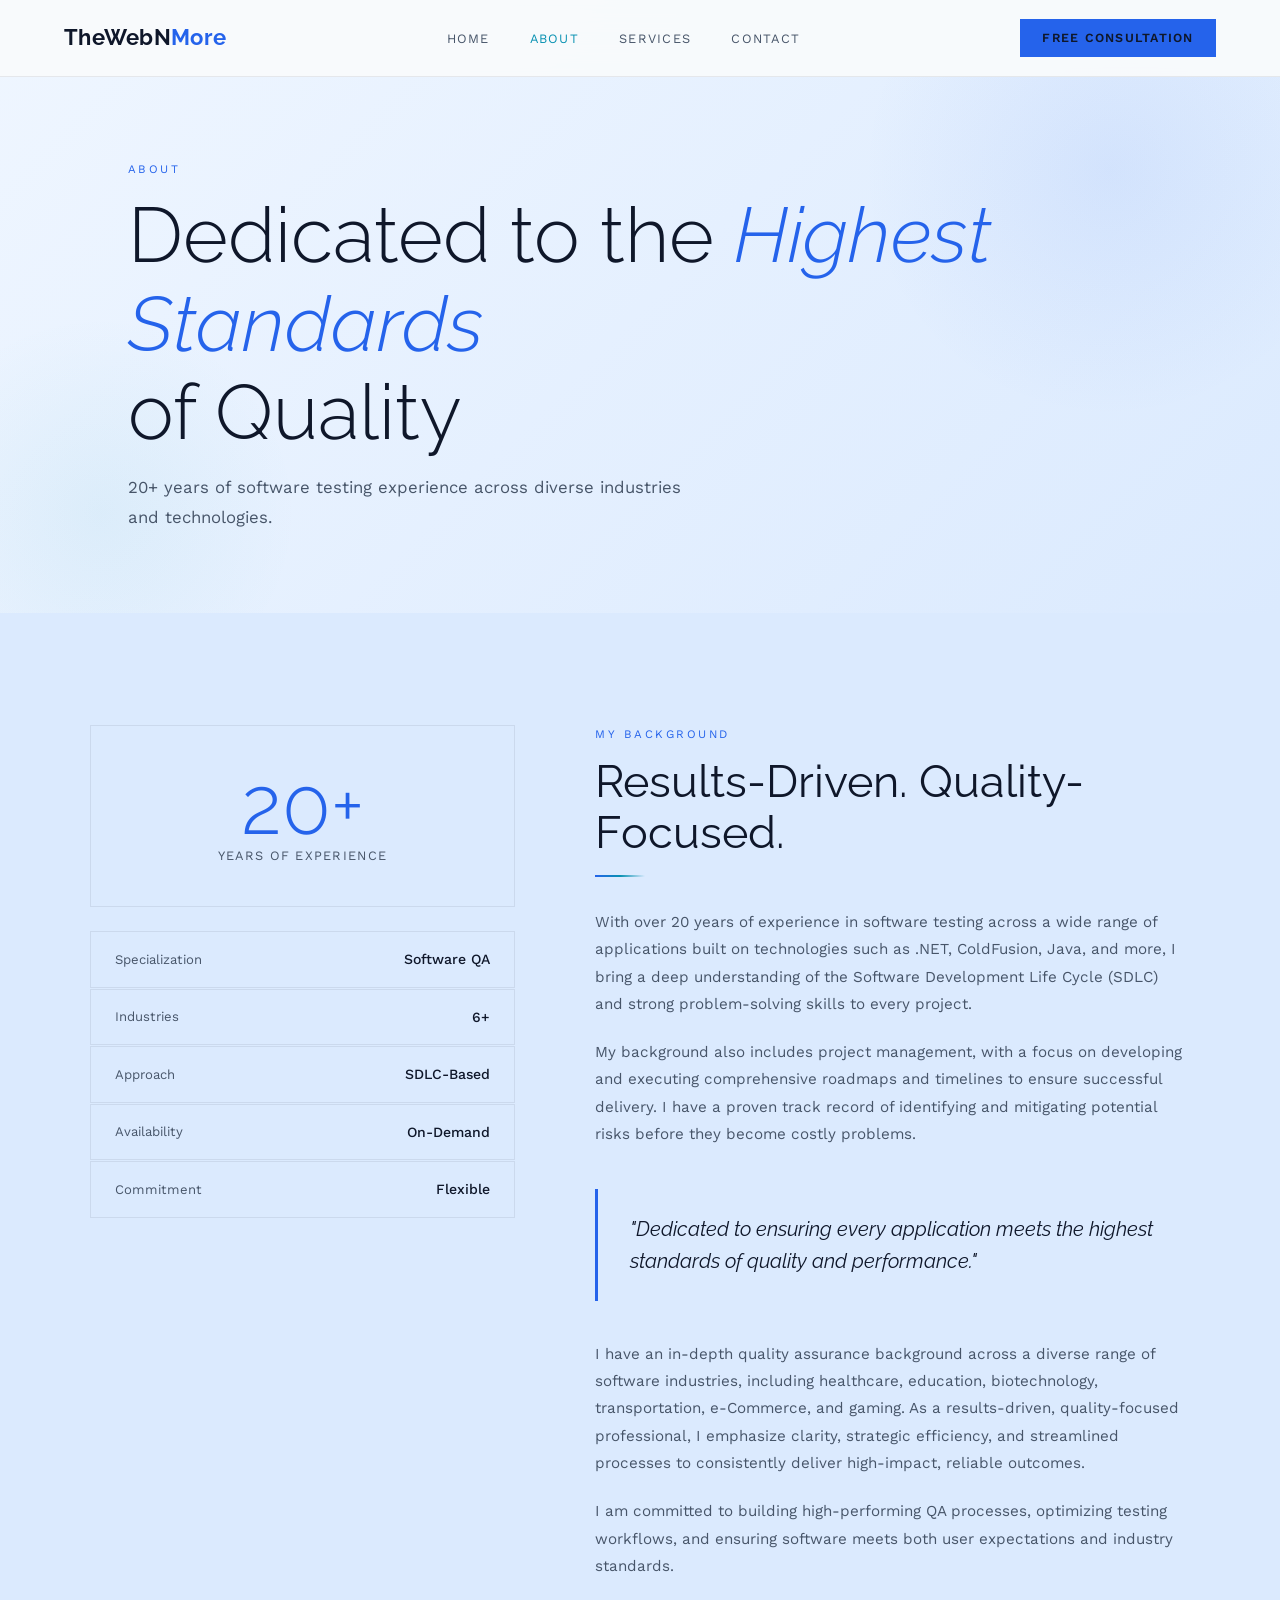
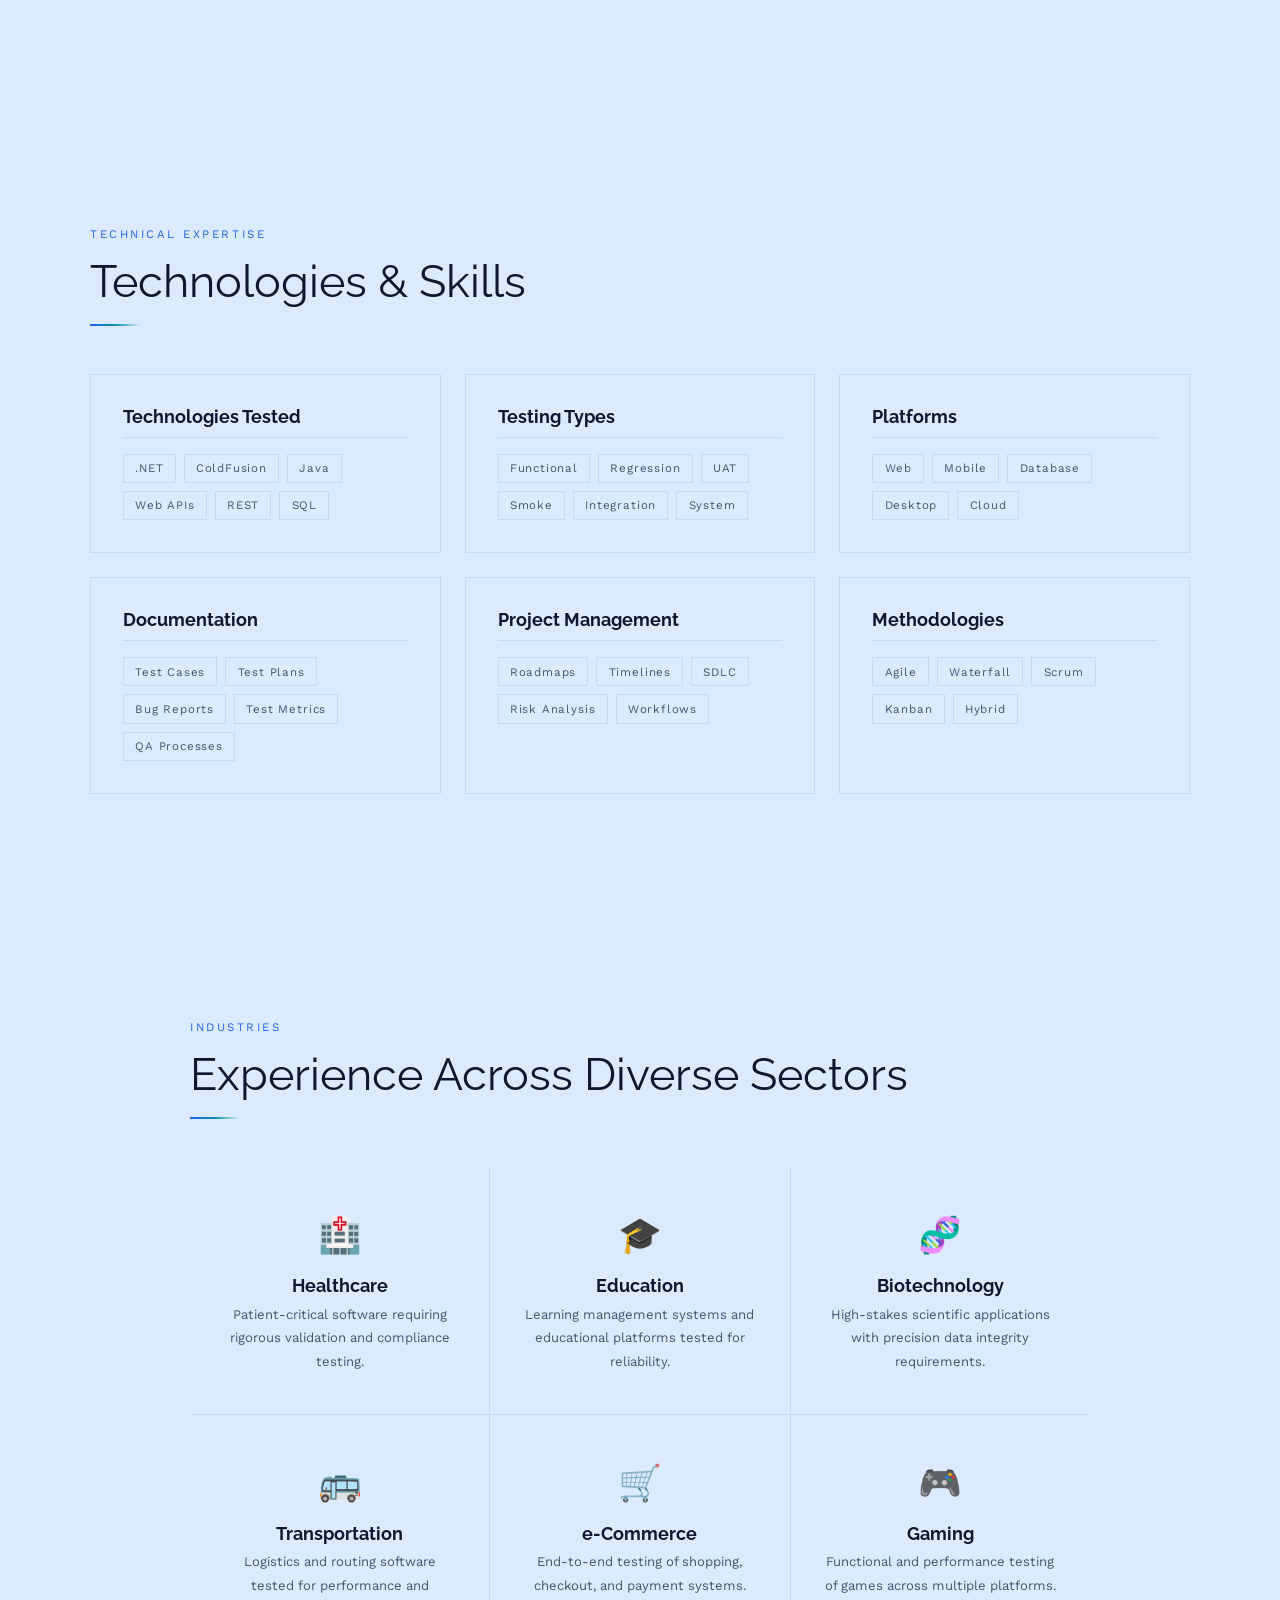
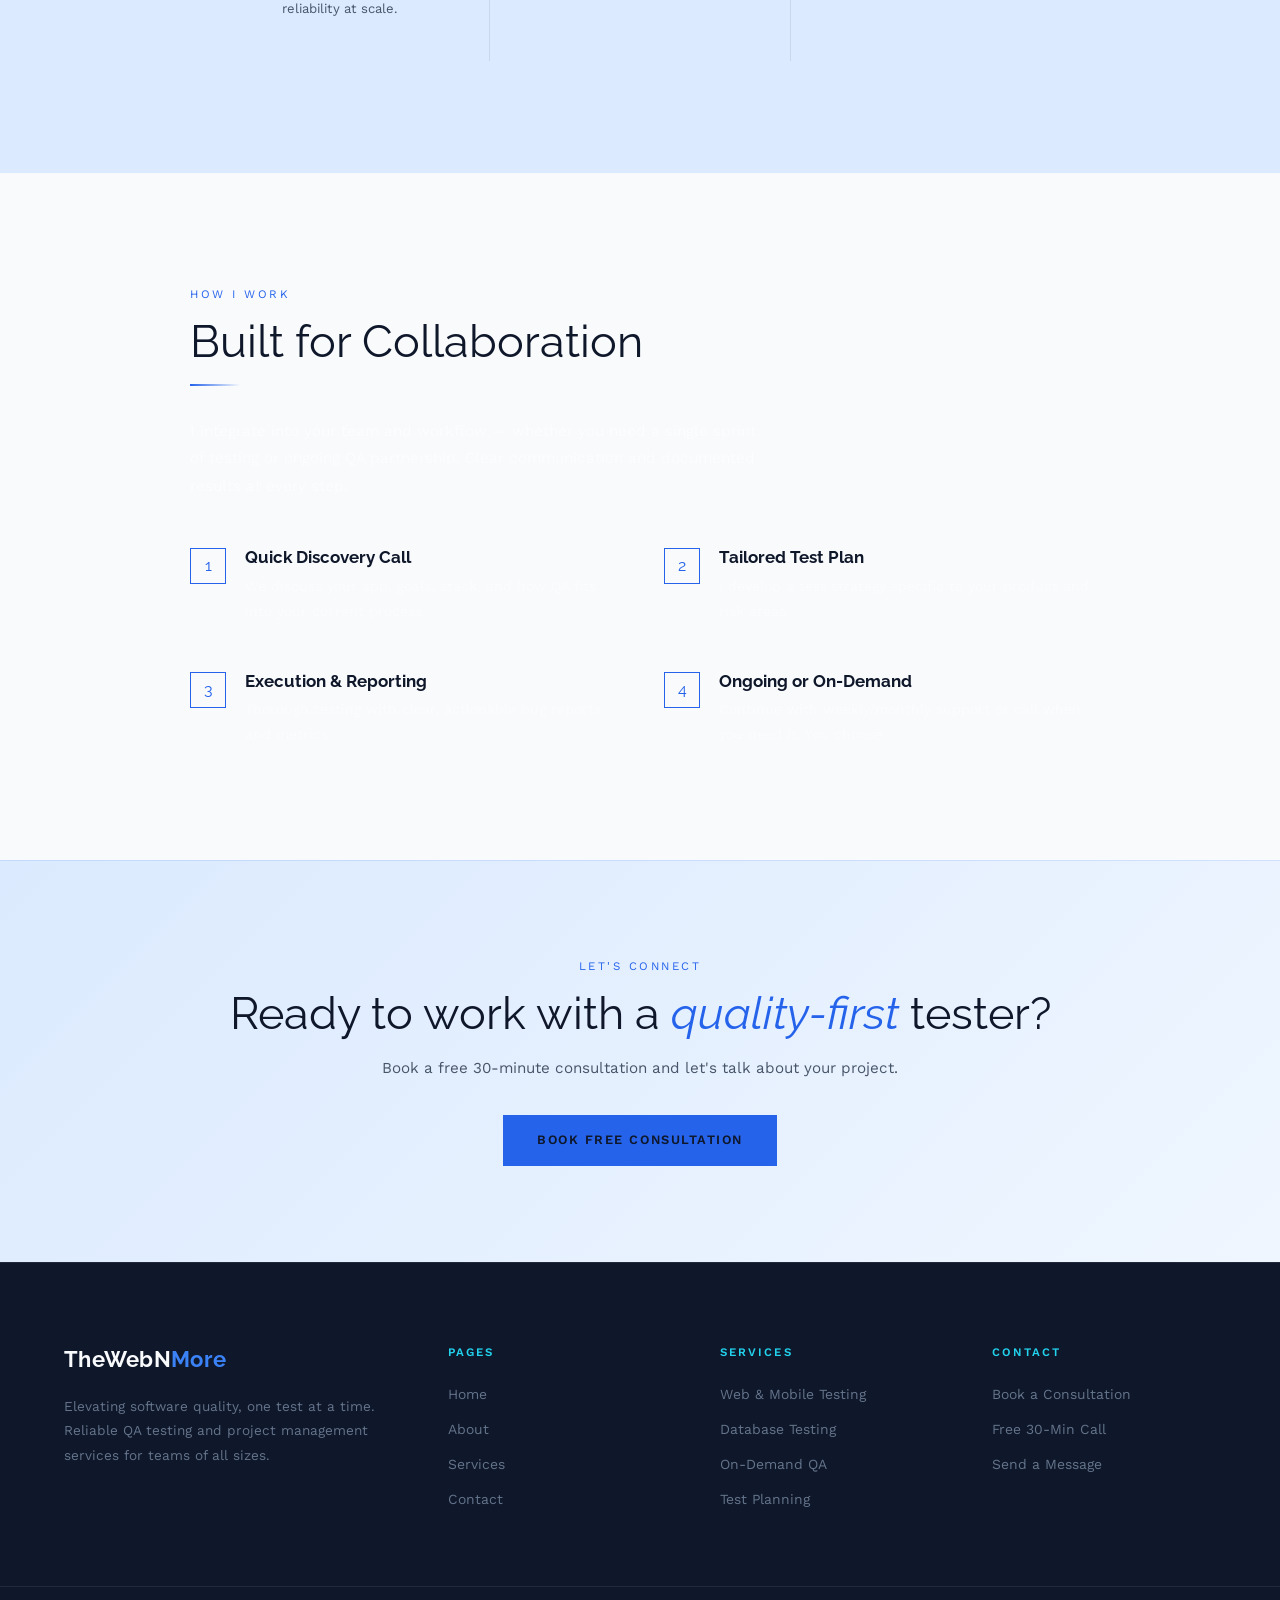
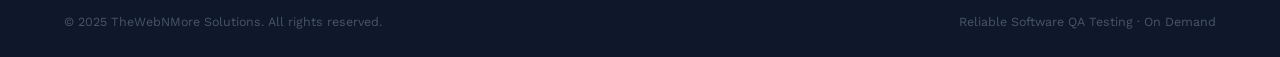
==== about.html @ fa3d2551 "Deploy latest updates" ====
<!DOCTYPE html>
<html lang="en">
<head>
  <meta charset="UTF-8"/>
  <meta name="viewport" content="width=device-width, initial-scale=1.0"/>
  <title>About | TheWebNMore Solutions</title>
  <meta name="description" content="20+ years of software QA experience across healthcare, education, biotech, e-Commerce, gaming and more."/>
  <link href="https://fonts.googleapis.com/css2?family=Raleway:ital,wght@0,300;0,400;0,600;0,700;1,300;1,400&family=Work+Sans:wght@300;400;500;600&display=swap" rel="stylesheet"/>
  <link rel="stylesheet" href="style.css"/>
  <style>

    /* ── BIO SECTION ── */
    #bio { background: #DBEAFE; padding: 7rem 5%; }
    .bio-grid {
      display: grid; grid-template-columns: 1fr 1.4fr;
      gap: 5rem; align-items: start; max-width: 1100px; margin: 0 auto;
    }
    .bio-aside { position: sticky; top: 100px; }
    .bio-badge {
      background: #DBEAFE;
      border: 1px solid rgba(15,23,42,0.08);
      padding: 2.5rem;
      text-align: center;
    }
    .bio-badge .big-num {
      font-family: 'Raleway', sans-serif;
      font-size: 5rem; font-weight: 300; color: var(--blue); line-height: 1;
    }
    .bio-badge .big-label { font-size: 0.8rem; letter-spacing: 0.1em; text-transform: uppercase; color: #475569; }
    .bio-stats { margin-top: 1.5rem; display: flex; flex-direction: column; gap: 1px; }
    .bio-stat {
      background: #DBEAFE; border: 1px solid rgba(15,23,42,0.08);
      padding: 1rem 1.5rem;
      display: flex; justify-content: space-between; align-items: center;
    }
    .bio-stat-label { font-size: 0.82rem; color: #475569; }
    .bio-stat-val { font-size: 0.88rem; font-weight: 500; color: #0F172A; }

    .bio-main h2 { color: #0F172A; margin-bottom: 0.5rem; }
    .bio-main p { margin-bottom: 1.3rem; }
    .quote-block {
      border-left: 3px solid var(--blue);
      background: #DBEAFE;
      padding: 1.5rem 2rem; margin: 2.5rem 0;
    }
    .quote-block p {
      font-family: 'Raleway', sans-serif;
      font-size: 1.25rem; font-style: italic; color: #0F172A;
      line-height: 1.6; margin: 0;
    }

    /* ── TECH / EXPERTISE ── */
    #expertise { background: #DBEAFE; padding: 7rem 5%; }
    .expertise-inner { max-width: 1100px; margin: 0 auto; }
    .exp-grid {
      display: grid; grid-template-columns: repeat(3, 1fr);
      gap: 1.5rem; margin-top: 3rem;
    }
    .exp-card {
      background: #DBEAFE;
      border: 1px solid rgba(15,23,42,0.08);
      padding: 2rem;
      transition: border-color 0.3s, box-shadow 0.3s;
    }
    .exp-card:hover { border-color: #2563EB; box-shadow: 0 4px 20px rgba(0,0,0,0.08); }
    .exp-card h4 {
      font-family: 'Raleway', sans-serif;
      font-size: 1.1rem; color: #0F172A; margin-bottom: 1rem;
      padding-bottom: 0.6rem; border-bottom: 1px solid rgba(15,23,42,0.08);
    }
    .exp-tags { display: flex; flex-wrap: wrap; gap: 0.5rem; }
    .exp-tag {
      font-size: 0.72rem; letter-spacing: 0.07em;
      background: #DBEAFE; border: 1px solid rgba(15,23,42,0.08);
      color: #475569; padding: 0.28rem 0.7rem;
    }

    /* ── INDUSTRIES ── */
    #industries { background: #DBEAFE; padding: 7rem 5%; }
    .ind-grid {
      display: grid; grid-template-columns: repeat(3, 1fr);
      gap: 1px; background: var(--border-grey);
      margin-top: 3rem; max-width: 900px;
    }
    .ind-card {
      background: #DBEAFE; padding: 2.5rem 2rem; text-align: center;
      transition: background 0.3s;
    }
    .ind-card:hover { background: #DBEAFE; }
    .ind-icon { font-size: 2.2rem; display: block; margin-bottom: 0.8rem; }
    .ind-card h4 { font-family: 'Raleway', sans-serif; font-size: 1.1rem; color: #0F172A; }
    .ind-card p { font-size: 0.82rem; margin-top: 0.4rem; }

    /* ── COLLABORATION ── */
    #collab { background: #F8FAFC; padding: 7rem 5%; }
    .collab-inner { max-width: 900px; margin: 0 auto; }
    #collab .eyebrow { color: var(--blue); }
    #collab h2 { color: #0F172A; }
    #collab .divider { background: linear-gradient(90deg, var(--blue), transparent); }
    .collab-grid { display: grid; grid-template-columns: 1fr 1fr; gap: 3rem; margin-top: 3rem; }
    .collab-item { display: flex; gap: 1.2rem; }
    .collab-dot {
      width: 36px; height: 36px; flex-shrink: 0;
      border: 1px solid var(--blue);
      display: flex; align-items: center; justify-content: center;
      font-family: 'Raleway', sans-serif; font-size: 1rem; color: var(--blue);
    }
    .collab-item h4 { font-family: 'Raleway', sans-serif; font-size: 1.05rem; color: #0F172A; margin-bottom: 0.4rem; }
    .collab-item p { font-size: 0.87rem; color: rgba(255,255,255,0.5); margin: 0; }

    /* ── CTA ── */
    .about-cta {
      background: linear-gradient(135deg, #DBEAFE, #EFF6FF);
      border-top: 1px solid var(--border);
      padding: 6rem 5%; text-align: center;
    }
    .about-cta h2 { color: #0F172A; }
    .about-cta h2 span { color: var(--blue); font-style: italic; }
    .about-cta p { margin: 1rem auto 2rem; max-width: 520px; }

    @media (max-width: 900px) {
      .bio-grid { grid-template-columns: 1fr; }
      .bio-aside { position: static; }
      .exp-grid, .ind-grid { grid-template-columns: 1fr 1fr; }
      .collab-grid { grid-template-columns: 1fr; }
    }
    @media (max-width: 600px) {
      .exp-grid, .ind-grid { grid-template-columns: 1fr; }
    }
  </style>
</head>
<body>

<!-- NAV -->
<nav id="main-nav">
  <a href="index.html" class="nav-logo">TheWebN<span>More</span></a>
  <ul class="nav-links" id="nav-links">
    <li><a href="index.html">Home</a></li>
    <li><a href="about.html" class="active">About</a></li>
    <li><a href="services.html">Services</a></li>
    <li><a href="contact.html">Contact</a></li>
  </ul>
  <a href="contact.html" class="nav-cta">Free Consultation</a>
  <button class="nav-toggle" id="nav-toggle" aria-label="Toggle menu">
    <span></span><span></span><span></span>
  </button>
</nav>

<!-- PAGE HERO -->
<div class="page-hero">
  <div class="page-hero-content container">
    <span class="eyebrow">About</span>
    <h1>Dedicated to the <em>Highest Standards</em><br>of Quality</h1>
    <p>20+ years of software testing experience across diverse industries and technologies.</p>
  </div>
</div>

<!-- BIO -->
<section id="bio">
  <div class="bio-grid">
    <div class="bio-aside fade-up">
      <div class="bio-badge">
        <div class="big-num">20+</div>
        <div class="big-label">Years of Experience</div>
      </div>
      <div class="bio-stats">
        <div class="bio-stat">
          <span class="bio-stat-label">Specialization</span>
          <span class="bio-stat-val">Software QA</span>
        </div>
        <div class="bio-stat">
          <span class="bio-stat-label">Industries</span>
          <span class="bio-stat-val">6+</span>
        </div>
        <div class="bio-stat">
          <span class="bio-stat-label">Approach</span>
          <span class="bio-stat-val">SDLC-Based</span>
        </div>
        <div class="bio-stat">
          <span class="bio-stat-label">Availability</span>
          <span class="bio-stat-val">On-Demand</span>
        </div>
        <div class="bio-stat">
          <span class="bio-stat-label">Commitment</span>
          <span class="bio-stat-val">Flexible</span>
        </div>
      </div>
    </div>

    <div class="bio-main fade-up">
      <span class="eyebrow">My Background</span>
      <h2>Results-Driven. Quality-Focused.</h2>
      <div class="divider"></div>
      <p>
        With over 20 years of experience in software testing across a wide range of applications
        built on technologies such as .NET, ColdFusion, Java, and more, I bring a deep
        understanding of the Software Development Life Cycle (SDLC) and strong problem-solving
        skills to every project.
      </p>
      <p>
        My background also includes project management, with a focus on developing and executing
        comprehensive roadmaps and timelines to ensure successful delivery. I have a proven track
        record of identifying and mitigating potential risks before they become costly problems.
      </p>
      <div class="quote-block">
        <p>"Dedicated to ensuring every application meets the highest standards of quality and performance."</p>
      </div>
      <p>
        I have an in-depth quality assurance background across a diverse range of software
        industries, including healthcare, education, biotechnology, transportation, e-Commerce,
        and gaming. As a results-driven, quality-focused professional, I emphasize clarity,
        strategic efficiency, and streamlined processes to consistently deliver high-impact,
        reliable outcomes.
      </p>
      <p>
        I am committed to building high-performing QA processes, optimizing testing workflows,
        and ensuring software meets both user expectations and industry standards.
      </p>
    </div>
  </div>
</section>

<!-- EXPERTISE -->
<section id="expertise">
  <div class="expertise-inner">
    <span class="eyebrow">Technical Expertise</span>
    <h2 style="color:#0F172A;">Technologies &amp; Skills</h2>
    <div class="divider"></div>
    <div class="exp-grid">
      <div class="exp-card fade-up">
        <h4>Technologies Tested</h4>
        <div class="exp-tags">
          <span class="exp-tag">.NET</span>
          <span class="exp-tag">ColdFusion</span>
          <span class="exp-tag">Java</span>
          <span class="exp-tag">Web APIs</span>
          <span class="exp-tag">REST</span>
          <span class="exp-tag">SQL</span>
        </div>
      </div>
      <div class="exp-card fade-up">
        <h4>Testing Types</h4>
        <div class="exp-tags">
          <span class="exp-tag">Functional</span>
          <span class="exp-tag">Regression</span>
          <span class="exp-tag">UAT</span>
          <span class="exp-tag">Smoke</span>
          <span class="exp-tag">Integration</span>
          <span class="exp-tag">System</span>
        </div>
      </div>
      <div class="exp-card fade-up">
        <h4>Platforms</h4>
        <div class="exp-tags">
          <span class="exp-tag">Web</span>
          <span class="exp-tag">Mobile</span>
          <span class="exp-tag">Database</span>
          <span class="exp-tag">Desktop</span>
          <span class="exp-tag">Cloud</span>
        </div>
      </div>
      <div class="exp-card fade-up">
        <h4>Documentation</h4>
        <div class="exp-tags">
          <span class="exp-tag">Test Cases</span>
          <span class="exp-tag">Test Plans</span>
          <span class="exp-tag">Bug Reports</span>
          <span class="exp-tag">Test Metrics</span>
          <span class="exp-tag">QA Processes</span>
        </div>
      </div>
      <div class="exp-card fade-up">
        <h4>Project Management</h4>
        <div class="exp-tags">
          <span class="exp-tag">Roadmaps</span>
          <span class="exp-tag">Timelines</span>
          <span class="exp-tag">SDLC</span>
          <span class="exp-tag">Risk Analysis</span>
          <span class="exp-tag">Workflows</span>
        </div>
      </div>
      <div class="exp-card fade-up">
        <h4>Methodologies</h4>
        <div class="exp-tags">
          <span class="exp-tag">Agile</span>
          <span class="exp-tag">Waterfall</span>
          <span class="exp-tag">Scrum</span>
          <span class="exp-tag">Kanban</span>
          <span class="exp-tag">Hybrid</span>
        </div>
      </div>
    </div>
  </div>
</section>

<!-- INDUSTRIES -->
<section id="industries">
  <div style="max-width:900px; margin:0 auto;">
    <span class="eyebrow">Industries</span>
    <h2 style="color:#0F172A;">Experience Across Diverse Sectors</h2>
    <div class="divider"></div>
    <div class="ind-grid fade-up">
      <div class="ind-card">
        <span class="ind-icon">🏥</span>
        <h4>Healthcare</h4>
        <p>Patient-critical software requiring rigorous validation and compliance testing.</p>
      </div>
      <div class="ind-card">
        <span class="ind-icon">🎓</span>
        <h4>Education</h4>
        <p>Learning management systems and educational platforms tested for reliability.</p>
      </div>
      <div class="ind-card">
        <span class="ind-icon">🧬</span>
        <h4>Biotechnology</h4>
        <p>High-stakes scientific applications with precision data integrity requirements.</p>
      </div>
      <div class="ind-card">
        <span class="ind-icon">🚌</span>
        <h4>Transportation</h4>
        <p>Logistics and routing software tested for performance and reliability at scale.</p>
      </div>
      <div class="ind-card">
        <span class="ind-icon">🛒</span>
        <h4>e-Commerce</h4>
        <p>End-to-end testing of shopping, checkout, and payment systems.</p>
      </div>
      <div class="ind-card">
        <span class="ind-icon">🎮</span>
        <h4>Gaming</h4>
        <p>Functional and performance testing of games across multiple platforms.</p>
      </div>
    </div>
  </div>
</section>

<!-- COLLABORATION -->
<section id="collab">
  <div class="collab-inner">
    <span class="eyebrow">How I Work</span>
    <h2>Built for Collaboration</h2>
    <div class="divider"></div>
    <p style="color:rgba(255,255,255,0.6); max-width:580px;">
      I integrate into your team and workflow — whether you need a single sprint of testing
      or ongoing QA partnership. Clear communication and documented results at every step.
    </p>
    <div class="collab-grid fade-up">
      <div class="collab-item">
        <div class="collab-dot">1</div>
        <div>
          <h4>Quick Discovery Call</h4>
          <p>We discuss your app, goals, stack, and how QA fits into your current process.</p>
        </div>
      </div>
      <div class="collab-item">
        <div class="collab-dot">2</div>
        <div>
          <h4>Tailored Test Plan</h4>
          <p>I develop a test strategy specific to your product and risk areas.</p>
        </div>
      </div>
      <div class="collab-item">
        <div class="collab-dot">3</div>
        <div>
          <h4>Execution &amp; Reporting</h4>
          <p>Thorough testing with clear, actionable bug reports and metrics.</p>
        </div>
      </div>
      <div class="collab-item">
        <div class="collab-dot">4</div>
        <div>
          <h4>Ongoing or On-Demand</h4>
          <p>Continue with weekly/monthly support or call when you need it. You choose.</p>
        </div>
      </div>
    </div>
  </div>
</section>

<!-- CTA -->
<div class="about-cta">
  <span class="eyebrow">Let's Connect</span>
  <h2>Ready to work with a <span>quality-first</span> tester?</h2>
  <p>Book a free 30-minute consultation and let's talk about your project.</p>
  <a href="contact.html" class="btn btn-gold">Book Free Consultation</a>
</div>

<!-- FOOTER -->
<footer>
  <div class="footer-top">
    <div class="footer-brand">
      <div class="nav-logo">TheWebN<span>More</span></div>
      <p>Elevating software quality, one test at a time. Reliable QA testing and project management services for teams of all sizes.</p>
    </div>
    <div class="footer-col">
      <h5>Pages</h5>
      <ul>
        <li><a href="index.html">Home</a></li>
        <li><a href="about.html">About</a></li>
        <li><a href="services.html">Services</a></li>
        <li><a href="contact.html">Contact</a></li>
      </ul>
    </div>
    <div class="footer-col">
      <h5>Services</h5>
      <ul>
        <li><a href="services.html">Web &amp; Mobile Testing</a></li>
        <li><a href="services.html">Database Testing</a></li>
        <li><a href="services.html">On-Demand QA</a></li>
        <li><a href="services.html">Test Planning</a></li>
      </ul>
    </div>
    <div class="footer-col">
      <h5>Contact</h5>
      <ul>
        <li><a href="contact.html">Book a Consultation</a></li>
        <li><a href="contact.html">Free 30-Min Call</a></li>
        <li><a href="contact.html">Send a Message</a></li>
      </ul>
    </div>
  </div>
  <div class="footer-bottom">
    <p>© 2025 TheWebNMore Solutions. All rights reserved.</p>
    <p>Reliable Software QA Testing · On Demand</p>
  </div>
</footer>

<script>
  window.addEventListener('scroll', () => {
    document.getElementById('main-nav').classList.toggle('scrolled', window.scrollY > 30);
  });
  document.getElementById('nav-toggle').addEventListener('click', () => {
    document.getElementById('nav-links').classList.toggle('open');
  });
  const obs = new IntersectionObserver(entries => {
    entries.forEach(e => { if (e.isIntersecting) e.target.classList.add('visible'); });
  }, { threshold: 0.1 });
  document.querySelectorAll('.fade-up').forEach(el => obs.observe(el));
</script>
</body>
</html>
---- style.css ----
/* ── RESET & BASE ── */
*, *::before, *::after { margin: 0; padding: 0; box-sizing: border-box; }

:root {
  --blue:        #2563EB;
  --blue-light:  #3B82F6;
  --blue-dim:    rgba(37,99,235,0.12);
  --cyan:        #0891B2;
  --cyan-dim:    rgba(8,145,178,0.10);
  --bg:          #F8FAFC;
  --bg2:         #EFF6FF;
  --bg3:         #E0EFFE;
  --text:        #0F172A;
  --muted:       #475569;
  --muted2:      #64748B;
  --border:      rgba(37,99,235,0.15);
  --border-grey: rgba(15,23,42,0.08);
  --shadow:      0 4px 30px rgba(0,0,0,0.08);
  --shadow-lg:   0 12px 50px rgba(0,0,0,0.12);
}

html { scroll-behavior: smooth; }

body {
  font-family: 'Work Sans', sans-serif;
  background: var(--bg);
  color: var(--text);
  overflow-x: hidden;
  line-height: 1.6;
}

h1, h2, h3, h4 { font-family: 'Raleway', sans-serif; line-height: 1.15; color: var(--text); }
h1 { font-size: clamp(2.6rem, 6vw, 5rem); font-weight: 300; }
h2 { font-size: clamp(1.8rem, 4vw, 2.8rem); font-weight: 400; }
h3 { font-size: 1.35rem; font-weight: 600; }
p  { font-size: 0.95rem; color: var(--muted); line-height: 1.8; }

a { text-decoration: none; color: inherit; }

.container   { max-width: 1140px; margin: 0 auto; padding: 0 5%; }
.centered    { text-align: center; }
.section-pad { padding: 7rem 5%; }

.eyebrow {
  font-size: 0.72rem; letter-spacing: 0.22em; text-transform: uppercase;
  color: var(--blue); margin-bottom: 0.8rem; display: block;
  font-family: 'Work Sans', sans-serif;
}
.divider {
  width: 50px; height: 2px;
  background: linear-gradient(90deg, var(--blue), var(--cyan), transparent);
  margin: 1rem 0 2rem;
}
.divider.centered { margin: 1rem auto 2rem; }

.fade-up { opacity: 0; transform: translateY(28px); transition: opacity 0.7s ease, transform 0.7s ease; }
.fade-up.visible { opacity: 1; transform: translateY(0); }

/* BUTTONS */
.btn {
  display: inline-block; padding: 0.85rem 2rem;
  font-size: 0.8rem; letter-spacing: 0.12em; text-transform: uppercase;
  font-family: 'Work Sans', sans-serif; font-weight: 600;
  transition: all 0.28s; cursor: pointer; border: none;
}
.btn-gold { background: var(--blue); color: var(--text); border: 2px solid var(--blue); }
.btn-gold:hover { background: var(--blue-light); border-color: var(--blue-light); }
.btn-outline { background: transparent; color: var(--blue); border: 2px solid var(--blue); }
.btn-outline:hover { background: var(--blue); color: var(--text); }
.btn-white { background: #0F172A; color: #F8FAFC; border: 2px solid #0F172A; }
.btn-white:hover { background: transparent; color: #0F172A; }

/* NAV */
nav {
  position: fixed; top: 0; left: 0; right: 0; z-index: 200;
  display: flex; align-items: center; justify-content: space-between;
  padding: 1.2rem 5%;
  background: rgba(248,250,252,0.96);
  backdrop-filter: blur(20px);
  border-bottom: 1px solid var(--border-grey);
  transition: box-shadow 0.3s;
}
nav.scrolled { box-shadow: 0 4px 20px rgba(0,0,0,0.08); }

.nav-logo { font-family: 'Raleway', sans-serif; font-size: 1.35rem; font-weight: 700; color: var(--text); letter-spacing: 0.02em; }
.nav-logo span { color: var(--blue); }

.nav-links { display: flex; gap: 2.5rem; list-style: none; }
.nav-links a { font-size: 0.8rem; letter-spacing: 0.1em; text-transform: uppercase; color: var(--muted); transition: color 0.25s; font-family: 'Work Sans', sans-serif; }
.nav-links a:hover, .nav-links a.active { color: var(--cyan); }

.nav-cta { background: var(--blue); color: var(--text); padding: 0.55rem 1.4rem; font-size: 0.78rem; letter-spacing: 0.1em; text-transform: uppercase; font-family: 'Work Sans', sans-serif; font-weight: 600; transition: all 0.28s; }
.nav-cta:hover { background: var(--blue-light); }

.nav-toggle { display: none; flex-direction: column; gap: 5px; cursor: pointer; background: none; border: none; padding: 4px; }
.nav-toggle span { display: block; width: 24px; height: 2px; background: var(--text); transition: all 0.3s; }

/* PAGE HERO */
.page-hero {
  padding: 10rem 5% 5rem;
  background: linear-gradient(135deg, #EFF6FF 0%, #DBEAFE 100%);
  position: relative; overflow: hidden;
}
.page-hero::before {
  content: ''; position: absolute; right: -80px; top: -80px;
  width: 500px; height: 500px; border-radius: 50%;
  background: radial-gradient(circle, rgba(37,99,235,0.08) 0%, transparent 70%);
}
.page-hero::after {
  content: ''; position: absolute; left: -100px; bottom: -100px;
  width: 400px; height: 400px; border-radius: 50%;
  background: radial-gradient(circle, rgba(8,145,178,0.06) 0%, transparent 70%);
}
.page-hero-content { position: relative; z-index: 1; }
.page-hero h1 { color: var(--text); }
.page-hero h1 em { font-style: italic; color: var(--blue); font-weight: 300; }
.page-hero p { font-size: 1.05rem; max-width: 560px; margin-top: 1rem; color: var(--muted); }

/* FOOTER */
footer { background: #0F172A; border-top: 1px solid rgba(255,255,255,0.08); color: #94A3B8; }
.footer-top { display: grid; grid-template-columns: 1.5fr 1fr 1fr 1fr; gap: 3rem; padding: 5rem 5% 4rem; }
.footer-brand .nav-logo { color: #F8FAFC; }
.footer-brand .nav-logo span { color: #3B82F6; }
.footer-brand p { font-size: 0.85rem; color: #64748B; line-height: 1.8; margin-top: 1rem; }
.footer-col h5 { font-family: 'Work Sans', sans-serif; font-size: 0.72rem; letter-spacing: 0.18em; text-transform: uppercase; color: #22D3EE; margin-bottom: 1.2rem; font-weight: 600; }
.footer-col ul { list-style: none; }
.footer-col ul li { margin-bottom: 0.6rem; }
.footer-col ul li a { font-size: 0.87rem; color: #64748B; transition: color 0.25s; }
.footer-col ul li a:hover { color: #60A5FA; }
.footer-bottom { border-top: 1px solid rgba(255,255,255,0.08); padding: 1.5rem 5%; display: flex; align-items: center; justify-content: space-between; flex-wrap: wrap; gap: 1rem; }
.footer-bottom p { font-size: 0.78rem; color: #475569; }

/* RESPONSIVE */
@media (max-width: 900px) { .footer-top { grid-template-columns: 1fr 1fr; } }
@media (max-width: 768px) {
  .nav-links, .nav-cta { display: none; }
  .nav-toggle { display: flex; }
  .nav-links.open { display: flex; flex-direction: column; position: fixed; top: 65px; left: 0; right: 0; background: var(--bg); padding: 2rem 5%; border-bottom: 1px solid var(--border-grey); gap: 1.5rem; z-index: 199; }
  .nav-links.open + .nav-cta { display: block; }
  .footer-top { grid-template-columns: 1fr; gap: 2rem; }
}
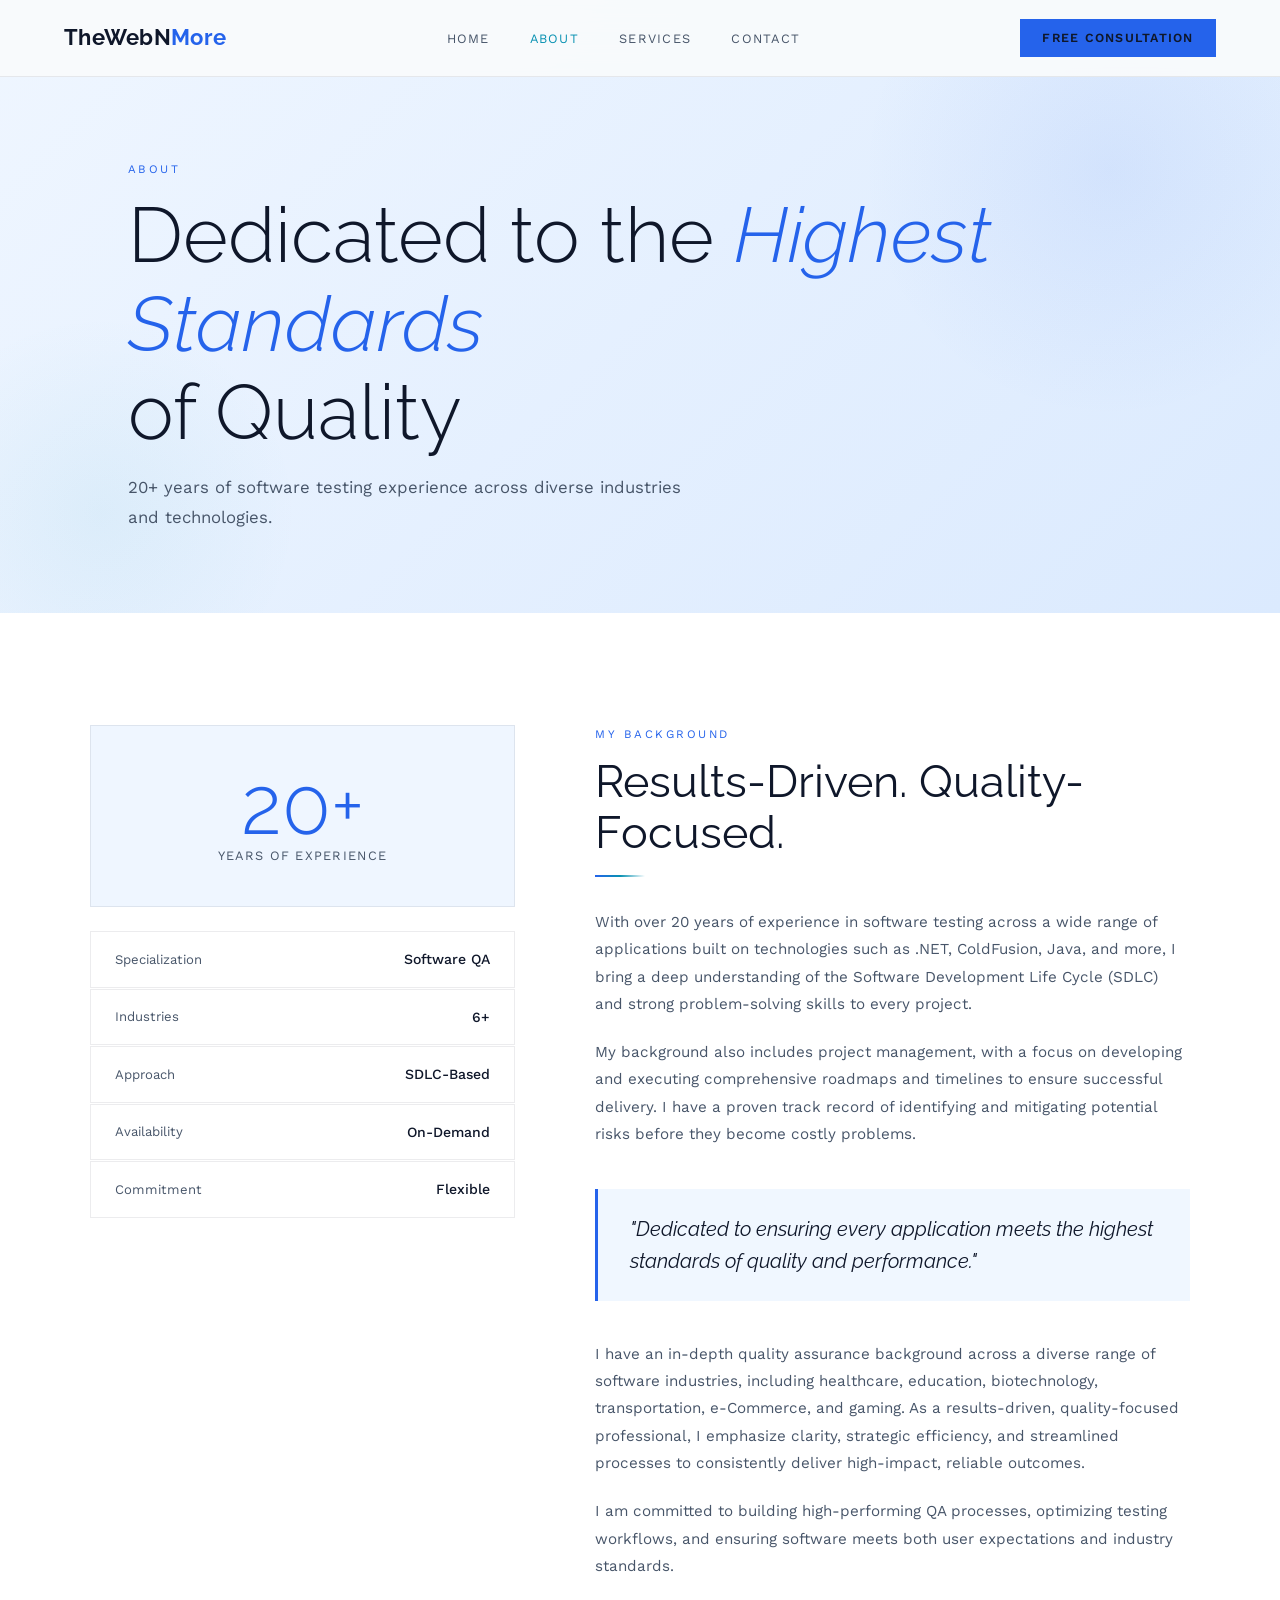
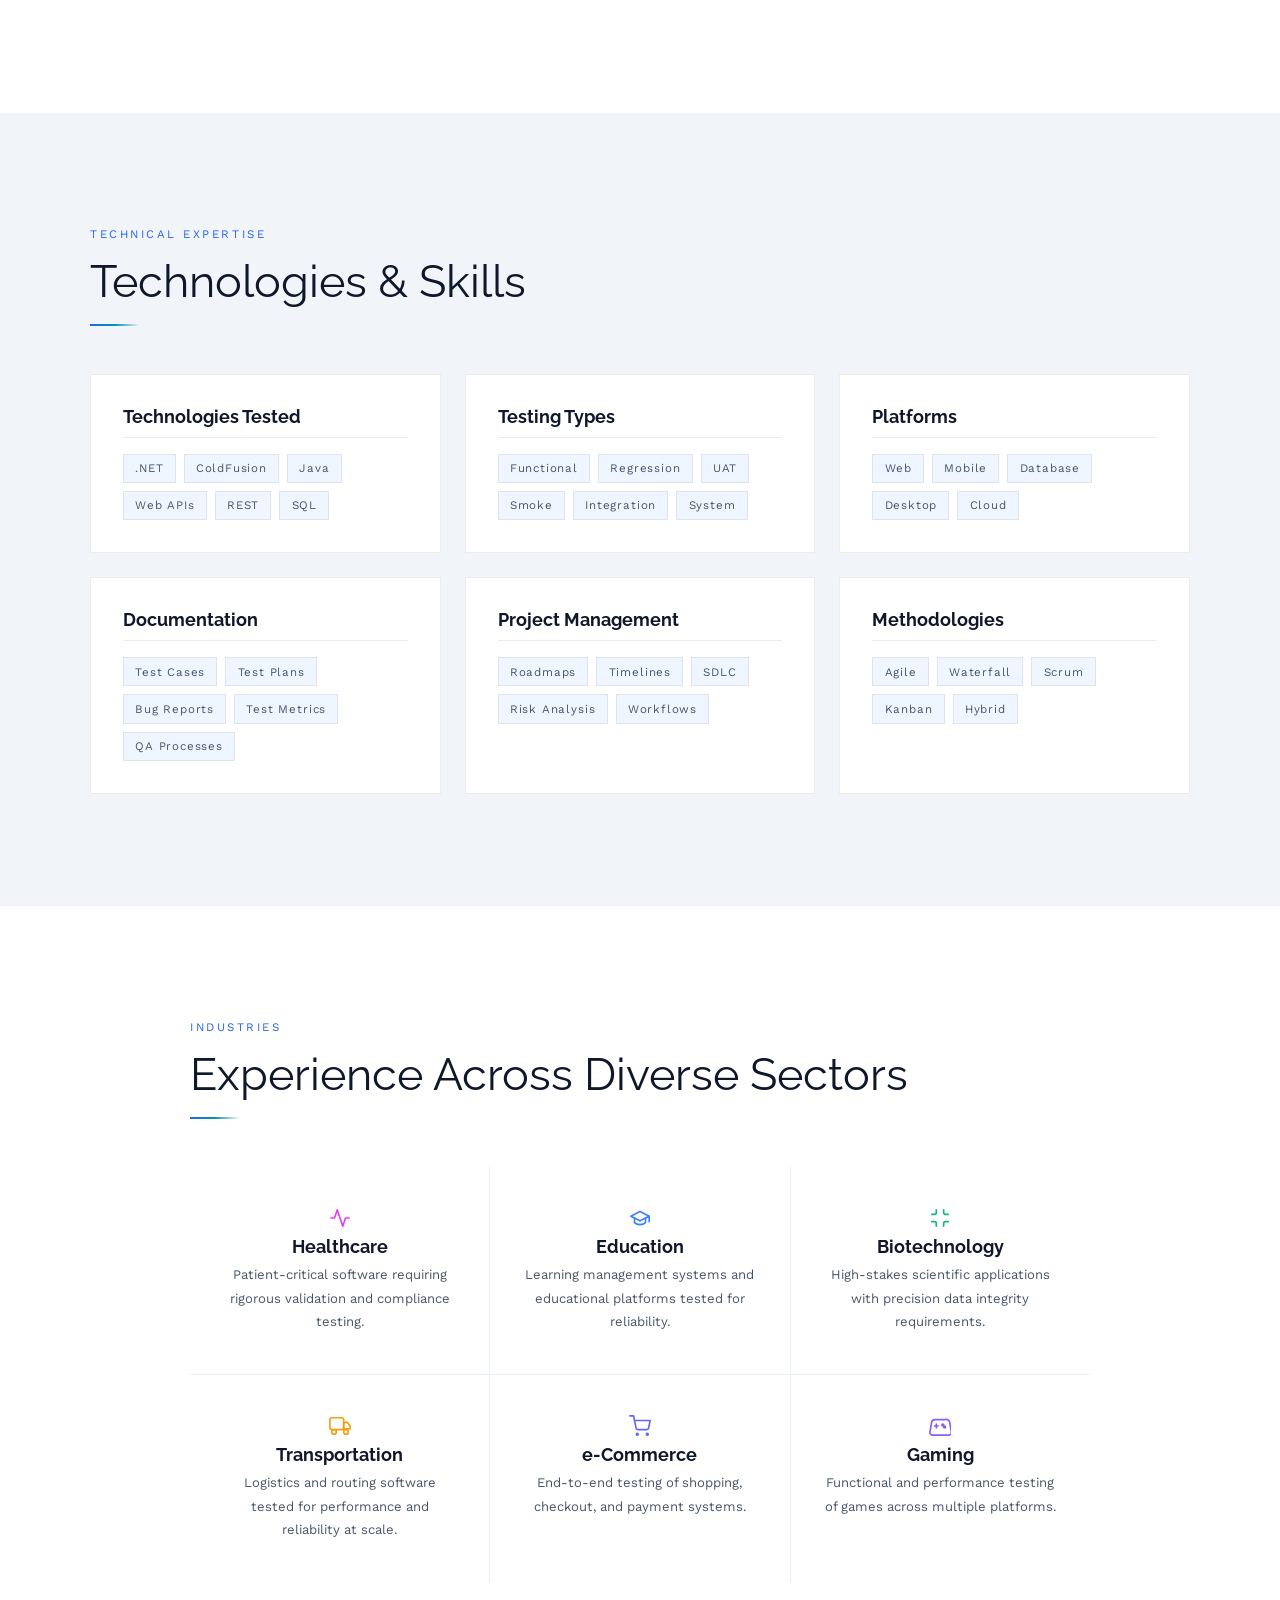
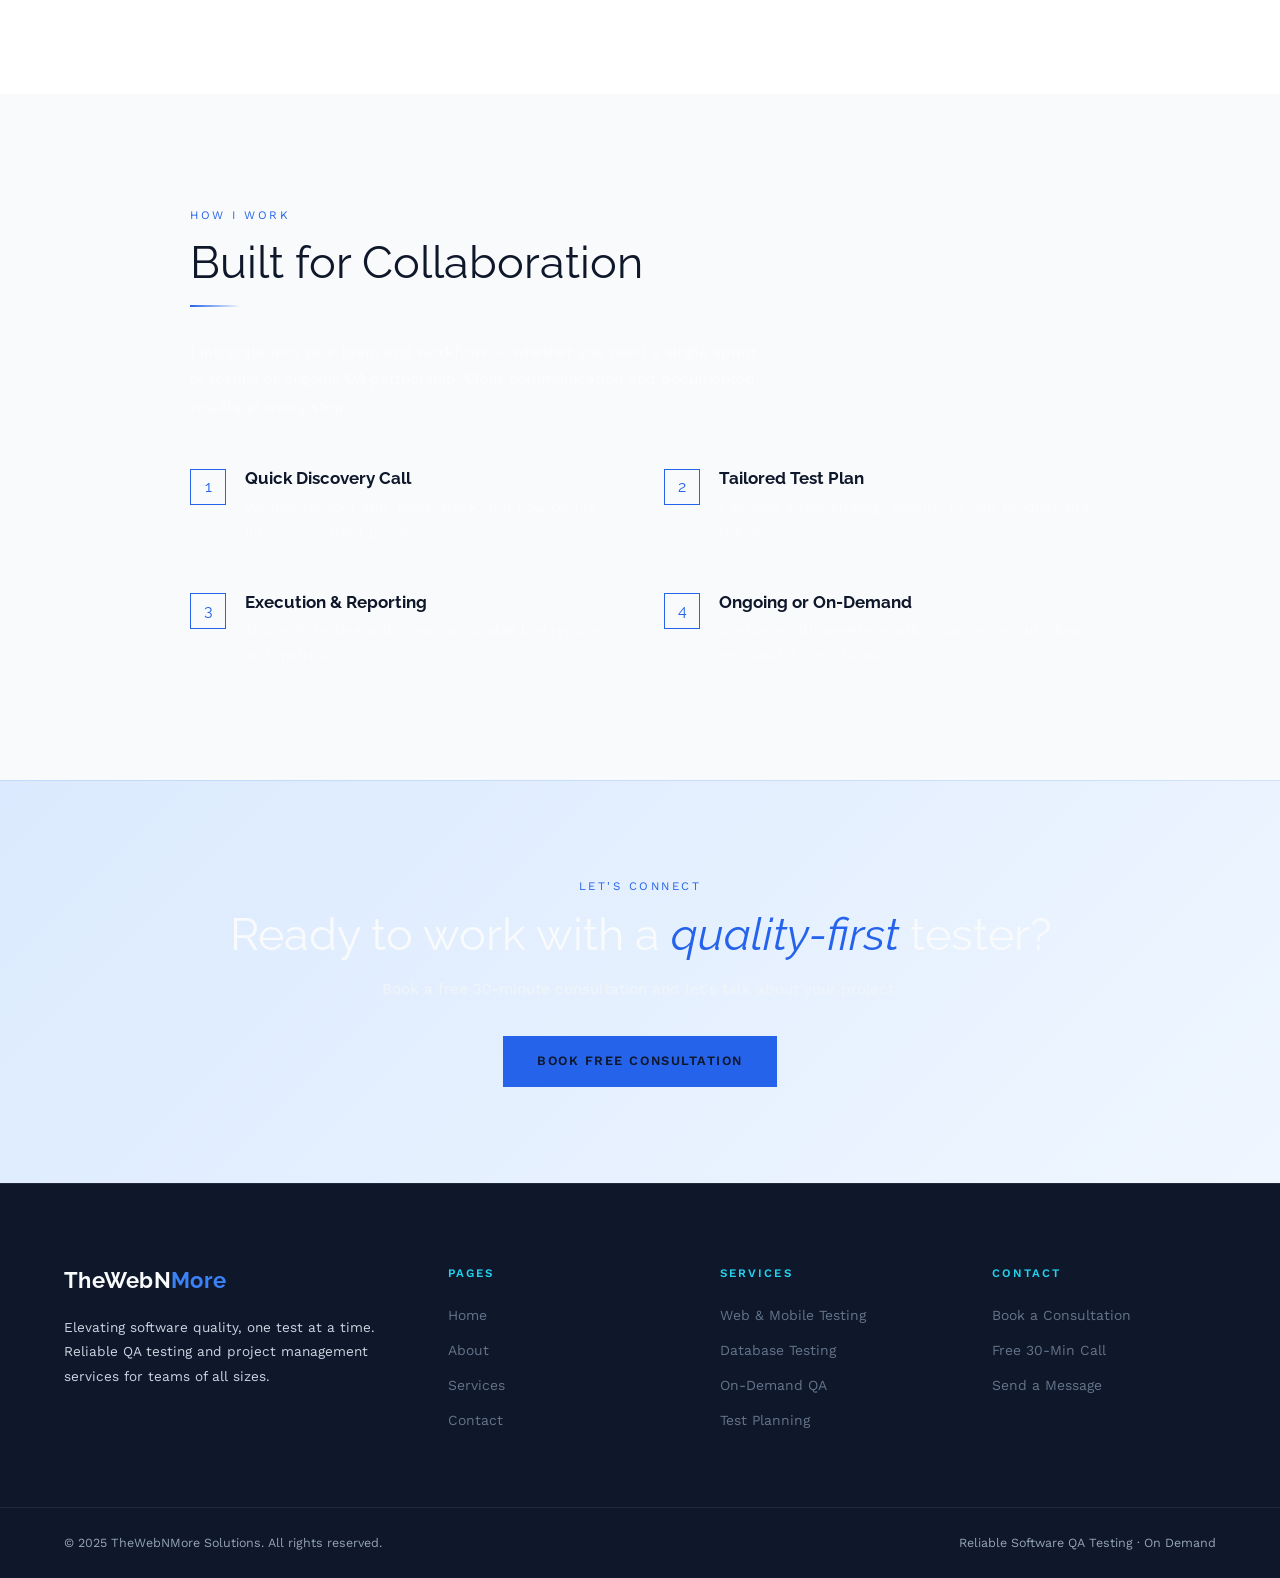
==== commit d3e7d778: "Update website with latest changes" ====
--- a/about.html
+++ b/about.html
@@ -2,34 +2,37 @@
 <html lang="en">
 <head>
   <meta charset="UTF-8"/>
+  <meta http-equiv="Cache-Control" content="no-cache, no-store, must-revalidate"/>
+  <meta http-equiv="Pragma" content="no-cache"/>
+  <meta http-equiv="Expires" content="0"/>
   <meta name="viewport" content="width=device-width, initial-scale=1.0"/>
   <title>About | TheWebNMore Solutions</title>
   <meta name="description" content="20+ years of software QA experience across healthcare, education, biotech, e-Commerce, gaming and more."/>
   <link href="https://fonts.googleapis.com/css2?family=Raleway:ital,wght@0,300;0,400;0,600;0,700;1,300;1,400&family=Work+Sans:wght@300;400;500;600&display=swap" rel="stylesheet"/>
-  <link rel="stylesheet" href="style.css"/>
+  <link rel="stylesheet" href="style.css?v=20250304"/>
   <style>
 
     /* ── BIO SECTION ── */
-    #bio { background: #DBEAFE; padding: 7rem 5%; }
+    #bio { background: #FFFFFF; padding: 7rem 5%; }
     .bio-grid {
       display: grid; grid-template-columns: 1fr 1.4fr;
       gap: 5rem; align-items: start; max-width: 1100px; margin: 0 auto;
     }
     .bio-aside { position: sticky; top: 100px; }
     .bio-badge {
-      background: #DBEAFE;
+      background: #EFF6FF;
       border: 1px solid rgba(15,23,42,0.08);
       padding: 2.5rem;
       text-align: center;
     }
     .bio-badge .big-num {
       font-family: 'Raleway', sans-serif;
-      font-size: 5rem; font-weight: 300; color: var(--blue); line-height: 1;
+      font-size: 5rem; font-weight: 300; color: #2563EB; line-height: 1;
     }
     .bio-badge .big-label { font-size: 0.8rem; letter-spacing: 0.1em; text-transform: uppercase; color: #475569; }
     .bio-stats { margin-top: 1.5rem; display: flex; flex-direction: column; gap: 1px; }
     .bio-stat {
-      background: #DBEAFE; border: 1px solid rgba(15,23,42,0.08);
+      background: #FFFFFF; border: 1px solid rgba(15,23,42,0.08);
       padding: 1rem 1.5rem;
       display: flex; justify-content: space-between; align-items: center;
     }
@@ -39,8 +42,8 @@
     .bio-main h2 { color: #0F172A; margin-bottom: 0.5rem; }
     .bio-main p { margin-bottom: 1.3rem; }
     .quote-block {
-      border-left: 3px solid var(--blue);
-      background: #DBEAFE;
+      border-left: 3px solid #2563EB;
+      background: #F0F7FF;
       padding: 1.5rem 2rem; margin: 2.5rem 0;
     }
     .quote-block p {
@@ -50,14 +53,14 @@
     }
 
     /* ── TECH / EXPERTISE ── */
-    #expertise { background: #DBEAFE; padding: 7rem 5%; }
+    #expertise { background: #F1F5F9; padding: 7rem 5%; }
     .expertise-inner { max-width: 1100px; margin: 0 auto; }
     .exp-grid {
       display: grid; grid-template-columns: repeat(3, 1fr);
       gap: 1.5rem; margin-top: 3rem;
     }
     .exp-card {
-      background: #DBEAFE;
+      background: #FFFFFF;
       border: 1px solid rgba(15,23,42,0.08);
       padding: 2rem;
       transition: border-color 0.3s, box-shadow 0.3s;
@@ -71,22 +74,22 @@
     .exp-tags { display: flex; flex-wrap: wrap; gap: 0.5rem; }
     .exp-tag {
       font-size: 0.72rem; letter-spacing: 0.07em;
-      background: #DBEAFE; border: 1px solid rgba(15,23,42,0.08);
+      background: #EFF6FF; border: 1px solid rgba(15,23,42,0.08);
       color: #475569; padding: 0.28rem 0.7rem;
     }
 
     /* ── INDUSTRIES ── */
-    #industries { background: #DBEAFE; padding: 7rem 5%; }
+    #industries { background: #FFFFFF; padding: 7rem 5%; }
     .ind-grid {
       display: grid; grid-template-columns: repeat(3, 1fr);
-      gap: 1px; background: var(--border-grey);
+      gap: 1px; background: rgba(37,99,235,0.10);
       margin-top: 3rem; max-width: 900px;
     }
     .ind-card {
-      background: #DBEAFE; padding: 2.5rem 2rem; text-align: center;
+      background: #FFFFFF; padding: 2.5rem 2rem; text-align: center;
       transition: background 0.3s;
     }
-    .ind-card:hover { background: #DBEAFE; }
+    .ind-card:hover { background: #F0F7FF; }
     .ind-icon { font-size: 2.2rem; display: block; margin-bottom: 0.8rem; }
     .ind-card h4 { font-family: 'Raleway', sans-serif; font-size: 1.1rem; color: #0F172A; }
     .ind-card p { font-size: 0.82rem; margin-top: 0.4rem; }
@@ -94,16 +97,16 @@
     /* ── COLLABORATION ── */
     #collab { background: #F8FAFC; padding: 7rem 5%; }
     .collab-inner { max-width: 900px; margin: 0 auto; }
-    #collab .eyebrow { color: var(--blue); }
+    #collab .eyebrow { color: #2563EB; }
     #collab h2 { color: #0F172A; }
-    #collab .divider { background: linear-gradient(90deg, var(--blue), transparent); }
+    #collab .divider { background: linear-gradient(90deg, #2563EB, transparent); }
     .collab-grid { display: grid; grid-template-columns: 1fr 1fr; gap: 3rem; margin-top: 3rem; }
     .collab-item { display: flex; gap: 1.2rem; }
     .collab-dot {
       width: 36px; height: 36px; flex-shrink: 0;
-      border: 1px solid var(--blue);
+      border: 1px solid #2563EB;
       display: flex; align-items: center; justify-content: center;
-      font-family: 'Raleway', sans-serif; font-size: 1rem; color: var(--blue);
+      font-family: 'Raleway', sans-serif; font-size: 1rem; color: #2563EB;
     }
     .collab-item h4 { font-family: 'Raleway', sans-serif; font-size: 1.05rem; color: #0F172A; margin-bottom: 0.4rem; }
     .collab-item p { font-size: 0.87rem; color: rgba(255,255,255,0.5); margin: 0; }
@@ -111,12 +114,12 @@
     /* ── CTA ── */
     .about-cta {
       background: linear-gradient(135deg, #DBEAFE, #EFF6FF);
-      border-top: 1px solid var(--border);
+      border-top: 1px solid rgba(37,99,235,0.15);
       padding: 6rem 5%; text-align: center;
     }
-    .about-cta h2 { color: #0F172A; }
-    .about-cta h2 span { color: var(--blue); font-style: italic; }
-    .about-cta p { margin: 1rem auto 2rem; max-width: 520px; }
+    .about-cta h2 { color: #F8FAFC; }
+    .about-cta h2 span { color: #2563EB; font-style: italic; }
+    .about-cta p { color: #CBD5E1; margin: 1rem auto 2rem; max-width: 520px; }
 
     @media (max-width: 900px) {
       .bio-grid { grid-template-columns: 1fr; }
@@ -301,32 +304,32 @@
     <div class="divider"></div>
     <div class="ind-grid fade-up">
       <div class="ind-card">
-        <span class="ind-icon">🏥</span>
+        <svg xmlns="http://www.w3.org/2000/svg" width="22" height="22" viewBox="0 0 24 24" fill="none" stroke="#E040FB" stroke-width="1.8" stroke-linecap="round" stroke-linejoin="round"><path d="M22 12h-4l-3 9L9 3l-3 9H2"/></svg>
         <h4>Healthcare</h4>
         <p>Patient-critical software requiring rigorous validation and compliance testing.</p>
       </div>
       <div class="ind-card">
-        <span class="ind-icon">🎓</span>
+        <svg xmlns="http://www.w3.org/2000/svg" width="22" height="22" viewBox="0 0 24 24" fill="none" stroke="#3B82F6" stroke-width="1.8" stroke-linecap="round" stroke-linejoin="round"><path d="M22 10v6M2 10l10-5 10 5-10 5z"/><path d="M6 12v5c3 3 9 3 12 0v-5"/></svg>
         <h4>Education</h4>
         <p>Learning management systems and educational platforms tested for reliability.</p>
       </div>
       <div class="ind-card">
-        <span class="ind-icon">🧬</span>
+        <svg xmlns="http://www.w3.org/2000/svg" width="22" height="22" viewBox="0 0 24 24" fill="none" stroke="#10B981" stroke-width="1.8" stroke-linecap="round" stroke-linejoin="round"><path d="M8 3v3a2 2 0 0 1-2 2H3"/><path d="M21 8h-3a2 2 0 0 1-2-2V3"/><path d="M3 16h3a2 2 0 0 1 2 2v3"/><path d="M16 21v-3a2 2 0 0 1 2-2h3"/></svg>
         <h4>Biotechnology</h4>
         <p>High-stakes scientific applications with precision data integrity requirements.</p>
       </div>
       <div class="ind-card">
-        <span class="ind-icon">🚌</span>
+        <svg xmlns="http://www.w3.org/2000/svg" width="22" height="22" viewBox="0 0 24 24" fill="none" stroke="#F59E0B" stroke-width="1.8" stroke-linecap="round" stroke-linejoin="round"><rect x="1" y="3" width="15" height="13" rx="2"/><path d="M16 8h4l3 4v3h-7V8z"/><circle cx="5.5" cy="18.5" r="2.5"/><circle cx="18.5" cy="18.5" r="2.5"/></svg>
         <h4>Transportation</h4>
         <p>Logistics and routing software tested for performance and reliability at scale.</p>
       </div>
       <div class="ind-card">
-        <span class="ind-icon">🛒</span>
+        <svg xmlns="http://www.w3.org/2000/svg" width="22" height="22" viewBox="0 0 24 24" fill="none" stroke="#6366F1" stroke-width="1.8" stroke-linecap="round" stroke-linejoin="round"><circle cx="9" cy="21" r="1"/><circle cx="20" cy="21" r="1"/><path d="M1 1h4l2.68 13.39a2 2 0 0 0 2 1.61h9.72a2 2 0 0 0 2-1.61L23 6H6"/></svg>
         <h4>e-Commerce</h4>
         <p>End-to-end testing of shopping, checkout, and payment systems.</p>
       </div>
       <div class="ind-card">
-        <span class="ind-icon">🎮</span>
+        <svg xmlns="http://www.w3.org/2000/svg" width="22" height="22" viewBox="0 0 24 24" fill="none" stroke="#8B5CF6" stroke-width="1.8" stroke-linecap="round" stroke-linejoin="round"><line x1="6" y1="12" x2="10" y2="12"/><line x1="8" y1="10" x2="8" y2="14"/><circle cx="15" cy="11" r="1" fill="#8B5CF6"/><circle cx="17" cy="13" r="1" fill="#8B5CF6"/><path d="M17.32 5H6.68a4 4 0 0 0-3.978 3.59l-1.657 10a3 3 0 0 0 2.971 3.41h17.37a3 3 0 0 0 2.971-3.41l-1.657-10A4 4 0 0 0 17.32 5z"/></svg>
         <h4>Gaming</h4>
         <p>Functional and performance testing of games across multiple platforms.</p>
       </div>
@@ -381,7 +384,7 @@
 <div class="about-cta">
   <span class="eyebrow">Let's Connect</span>
   <h2>Ready to work with a <span>quality-first</span> tester?</h2>
-  <p>Book a free 30-minute consultation and let's talk about your project.</p>
+  <p style="color:#F1F5F9;">Book a free 30-minute consultation and let's talk about your project.</p>
   <a href="contact.html" class="btn btn-gold">Book Free Consultation</a>
 </div>
 
@@ -390,7 +393,7 @@
   <div class="footer-top">
     <div class="footer-brand">
       <div class="nav-logo">TheWebN<span>More</span></div>
-      <p>Elevating software quality, one test at a time. Reliable QA testing and project management services for teams of all sizes.</p>
+      <p style="color:#CBD5E1;">Elevating software quality, one test at a time. Reliable QA testing and project management services for teams of all sizes.</p>
     </div>
     <div class="footer-col">
       <h5>Pages</h5>
@@ -420,8 +423,8 @@
     </div>
   </div>
   <div class="footer-bottom">
-    <p>© 2025 TheWebNMore Solutions. All rights reserved.</p>
-    <p>Reliable Software QA Testing · On Demand</p>
+    <p style="color:#94A3B8;">© 2025 TheWebNMore Solutions. All rights reserved.</p>
+    <p style="color:#94A3B8;">Reliable Software QA Testing · On Demand</p>
   </div>
 </footer>
 
@@ -432,9 +435,11 @@
   document.getElementById('nav-toggle').addEventListener('click', () => {
     document.getElementById('nav-links').classList.toggle('open');
   });
+  // Add animate class first so elements start hidden, then reveal on scroll
+  document.querySelectorAll('.fade-up').forEach(el => el.classList.add('animate'));
   const obs = new IntersectionObserver(entries => {
     entries.forEach(e => { if (e.isIntersecting) e.target.classList.add('visible'); });
-  }, { threshold: 0.1 });
+  }, { threshold: 0.08 });
   document.querySelectorAll('.fade-up').forEach(el => obs.observe(el));
 </script>
 </body>
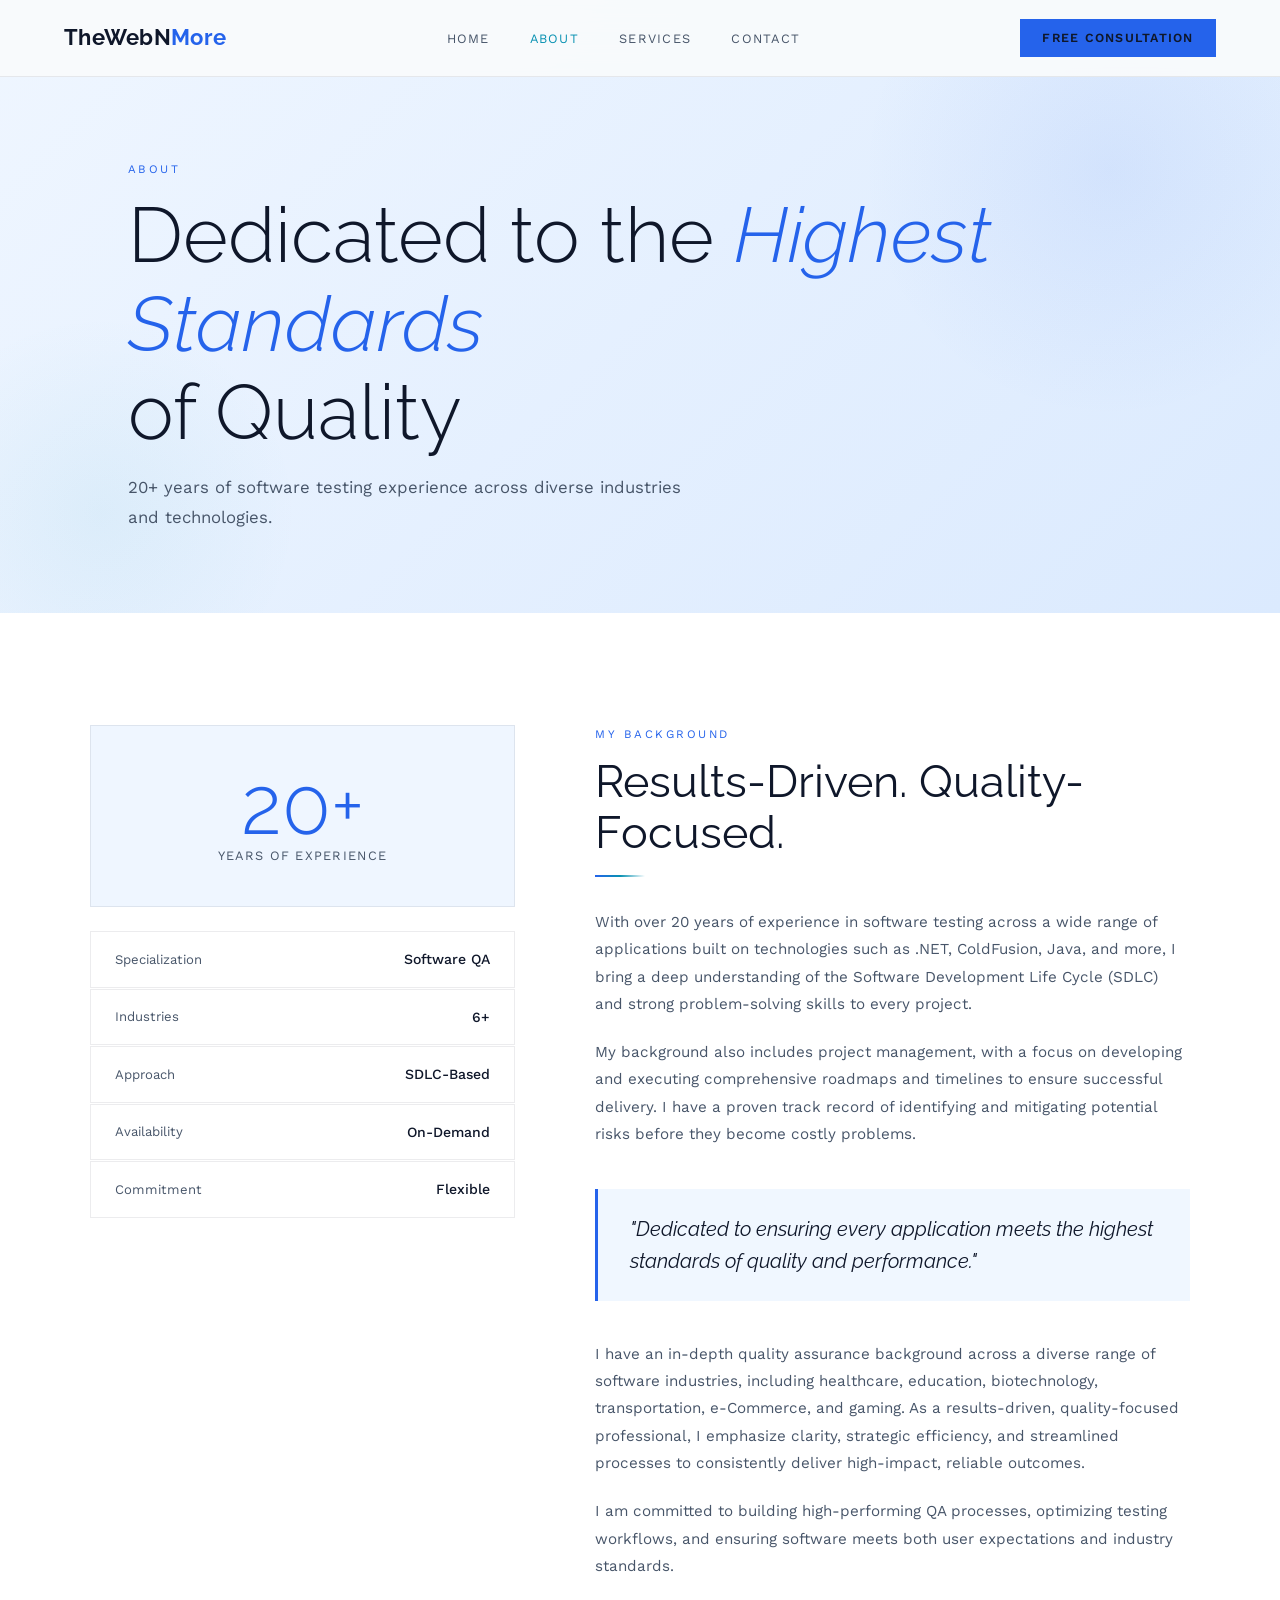
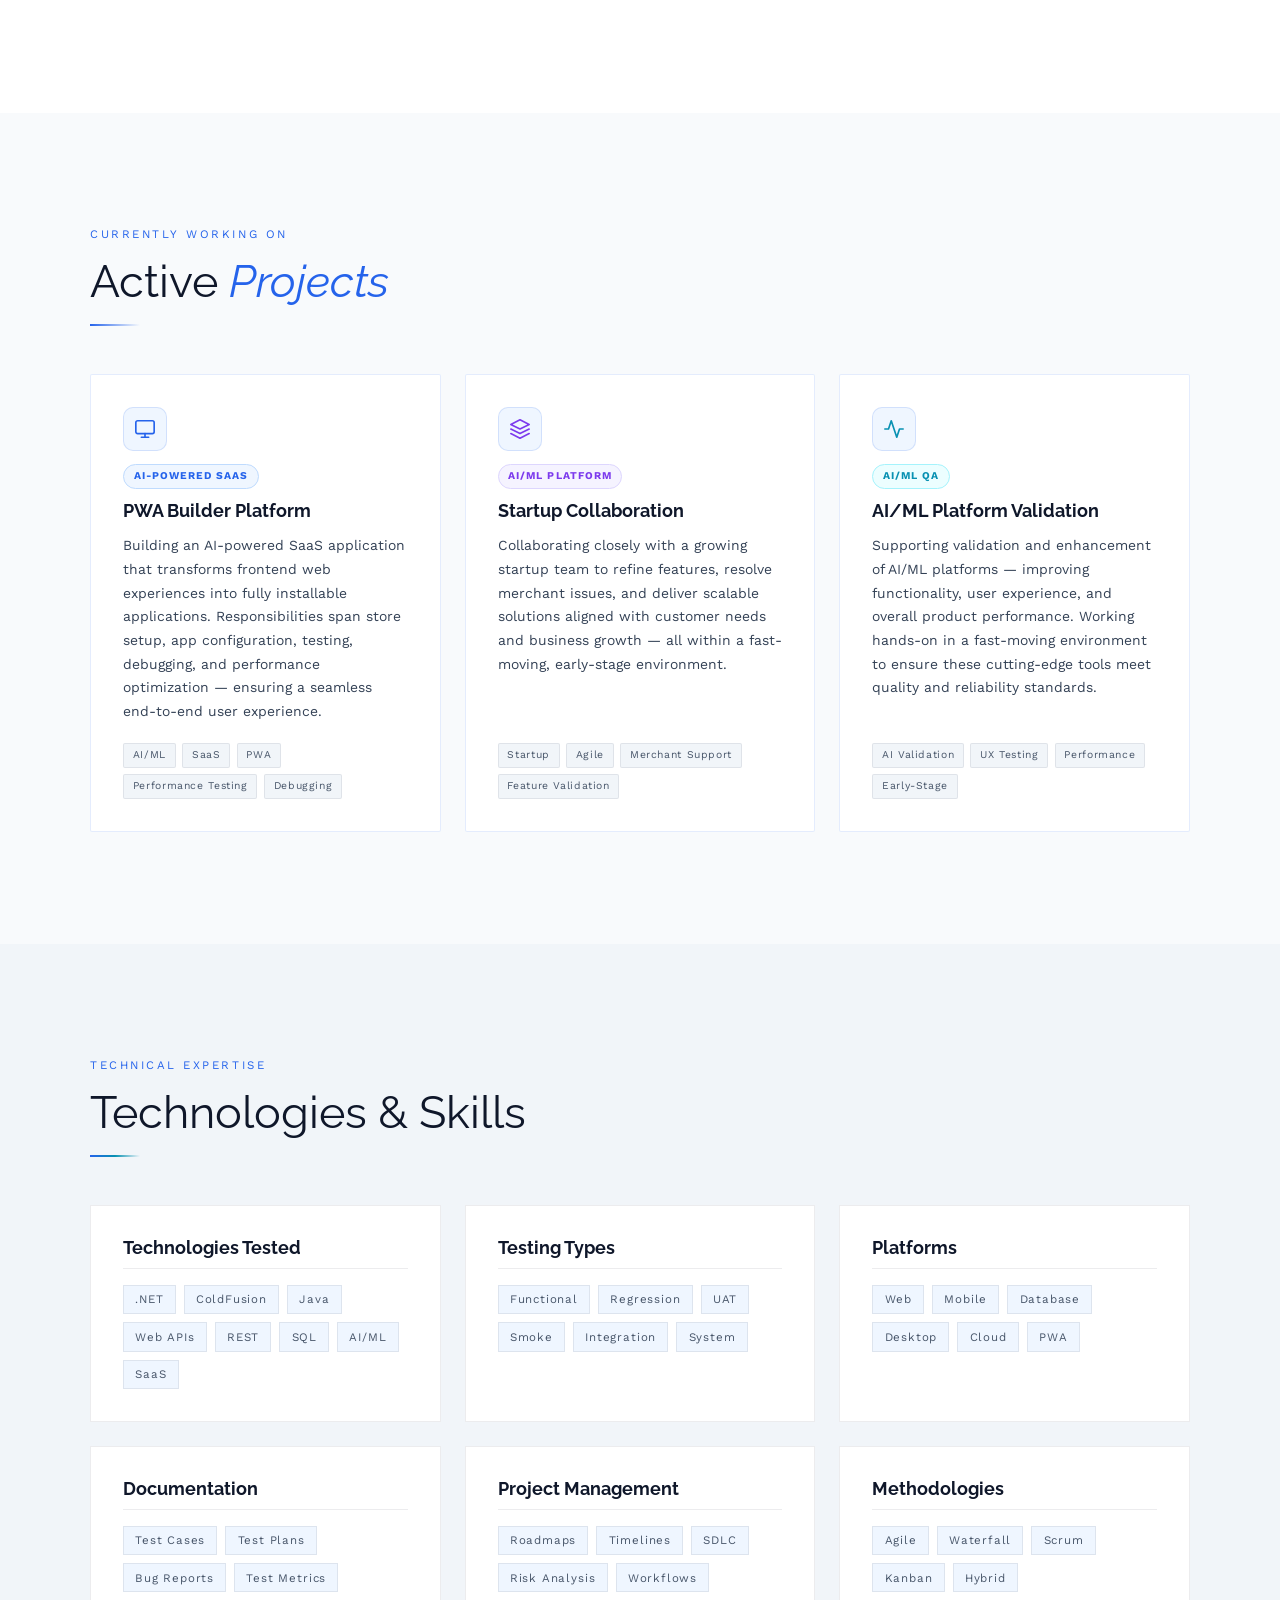
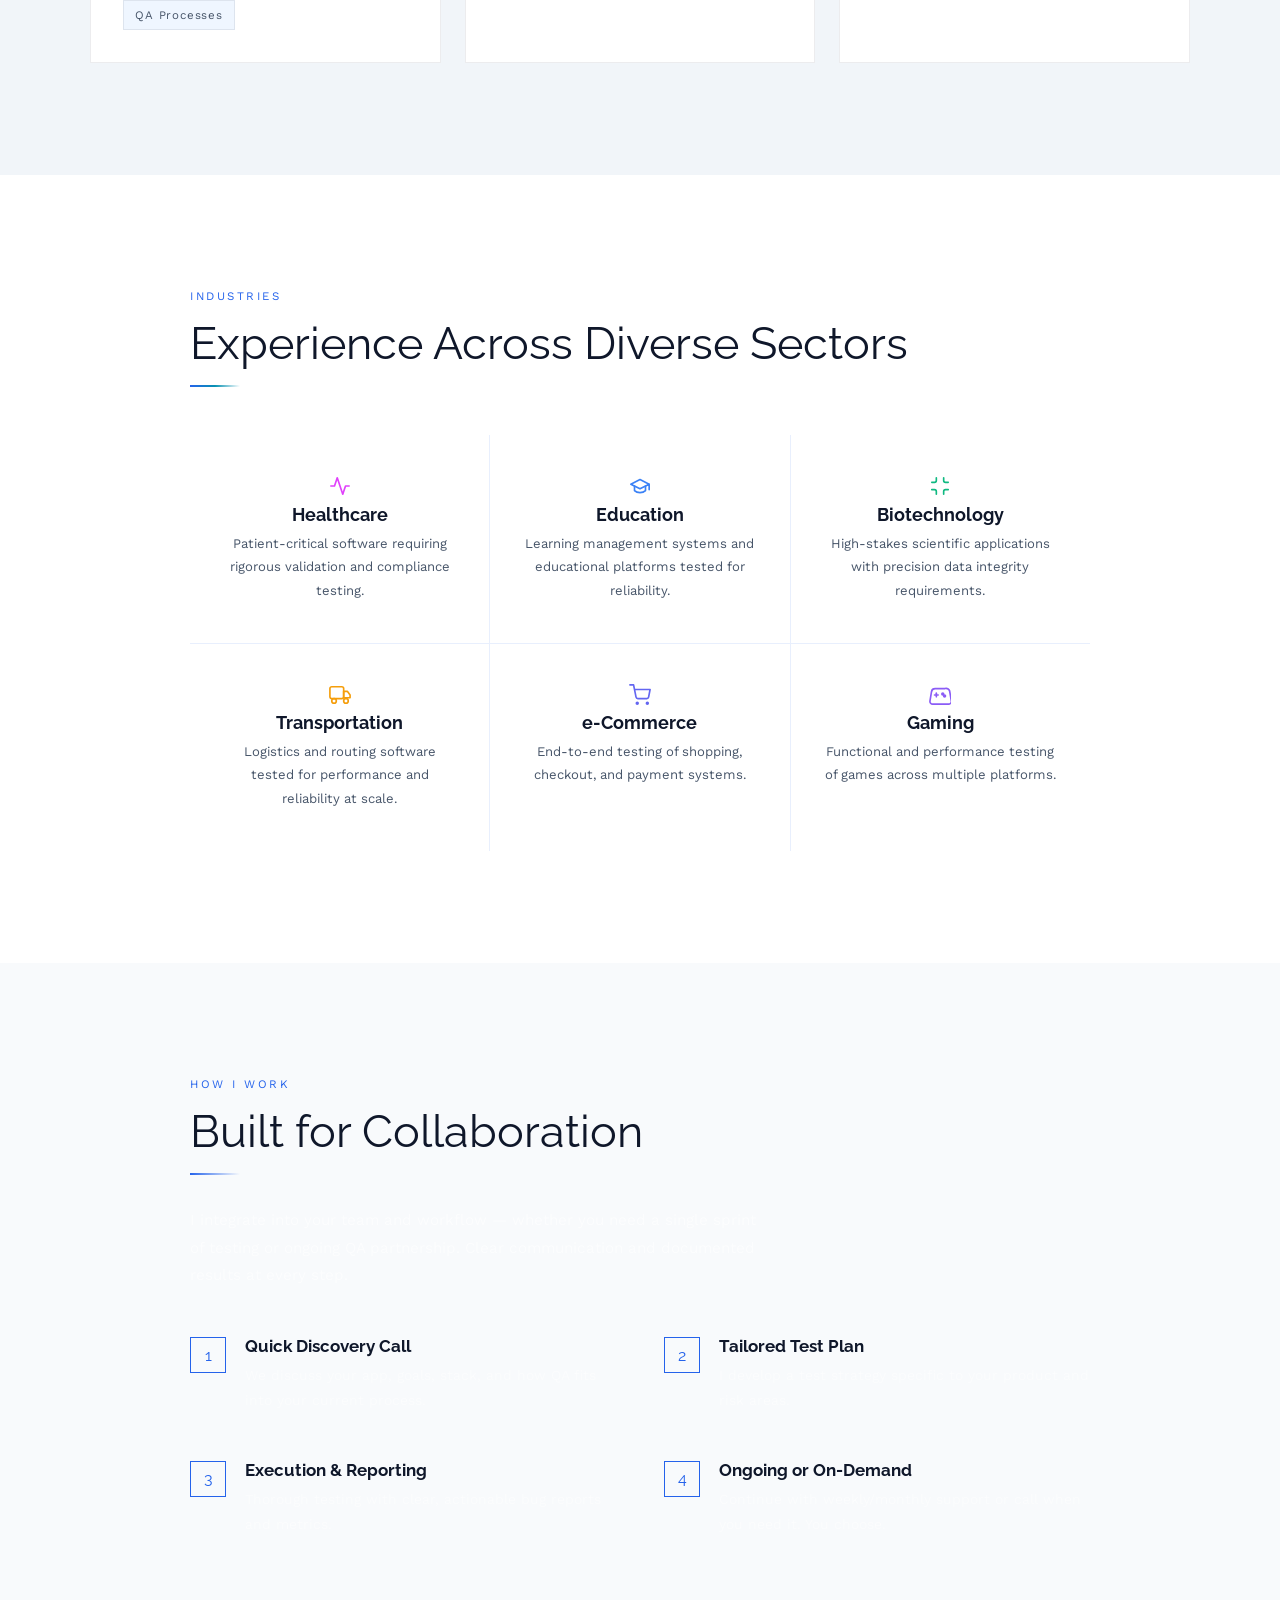
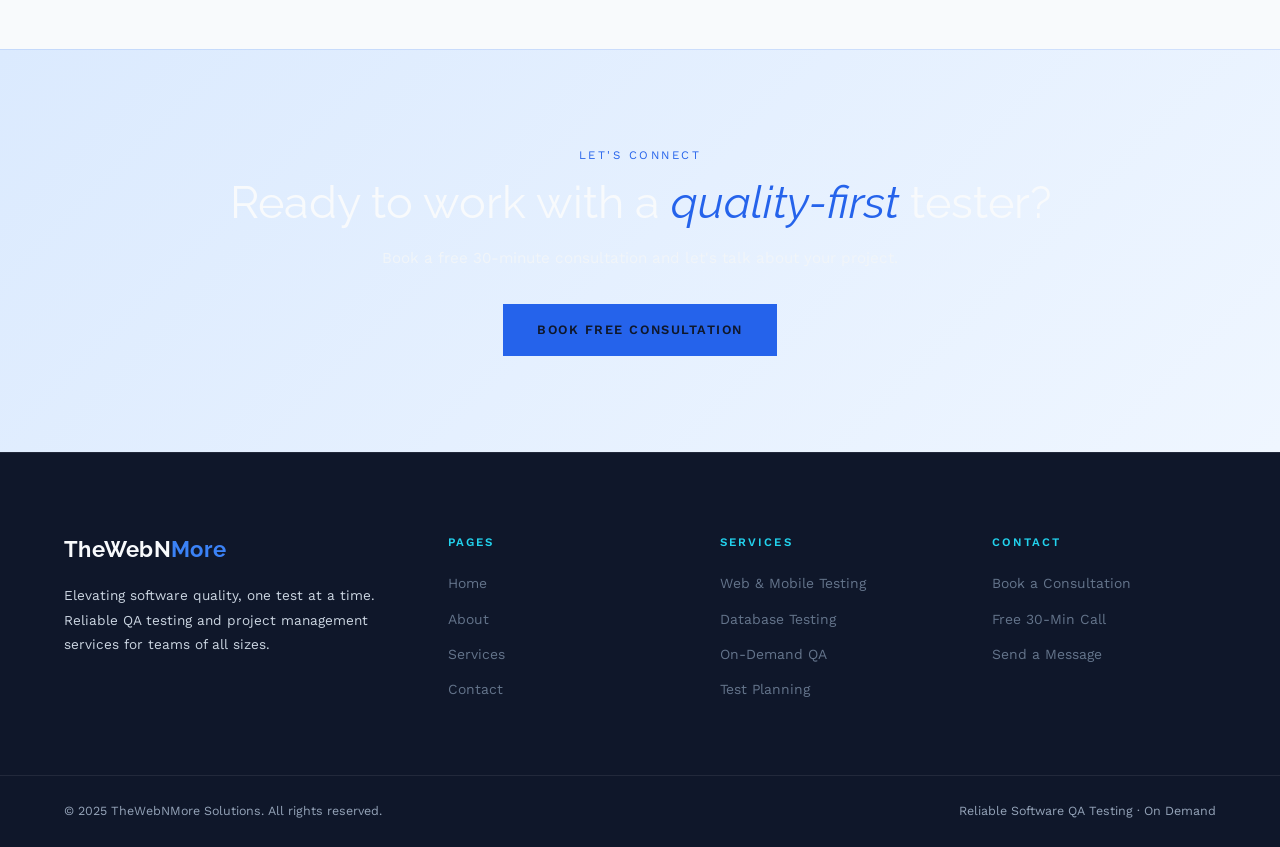
==== commit cb8b0ec4: "Update website with latest changes" ====
--- a/about.html
+++ b/about.html
@@ -120,6 +120,57 @@
     .about-cta h2 { color: #F8FAFC; }
     .about-cta h2 span { color: #2563EB; font-style: italic; }
     .about-cta p { color: #CBD5E1; margin: 1rem auto 2rem; max-width: 520px; }
+
+
+    /* ── CURRENT WORK ── */
+    #current-work { background: #F8FAFC; padding: 7rem 5%; }
+    .cw-inner { max-width: 1100px; margin: 0 auto; }
+    #current-work .eyebrow { color: #2563EB; }
+    .cw-grid {
+      display: grid; grid-template-columns: repeat(3, 1fr);
+      gap: 1.5rem; margin-top: 3rem;
+    }
+    .cw-card {
+      background: #FFFFFF;
+      border: 1px solid rgba(37,99,235,0.12);
+      padding: 2rem;
+      border-radius: 2px;
+      display: flex; flex-direction: column; gap: 0.8rem;
+      transition: border-color 0.3s, box-shadow 0.3s, transform 0.3s;
+    }
+    .cw-card:hover {
+      border-color: #2563EB;
+      box-shadow: 0 8px 30px rgba(37,99,235,0.1);
+      transform: translateY(-3px);
+    }
+    .cw-badge {
+      width: 44px; height: 44px;
+      background: #EFF6FF; border: 1px solid rgba(37,99,235,0.15);
+      display: flex; align-items: center; justify-content: center;
+      border-radius: 10px; flex-shrink: 0;
+    }
+    .cw-tag {
+      display: inline-block;
+      font-size: 0.65rem; font-weight: 700; letter-spacing: 0.1em;
+      text-transform: uppercase; color: #2563EB;
+      background: #EFF6FF; border: 1px solid #BFDBFE;
+      padding: 0.2rem 0.6rem; border-radius: 100px;
+      width: fit-content;
+    }
+    .cw-card h4 {
+      font-family: 'Raleway', sans-serif;
+      font-size: 1.1rem; color: #0F172A; font-weight: 700; margin: 0;
+    }
+    .cw-card p {
+      font-size: 0.87rem; color: #334155; line-height: 1.7; margin: 0; flex-grow: 1;
+    }
+    .cw-chips { display: flex; flex-wrap: wrap; gap: 0.4rem; margin-top: 0.4rem; }
+    .cw-chips span {
+      font-size: 0.65rem; letter-spacing: 0.06em;
+      background: #F1F5F9; border: 1px solid rgba(15,23,42,0.08);
+      color: #475569; padding: 0.2rem 0.55rem; border-radius: 2px;
+    }
+    @media (max-width: 900px) { .cw-grid { grid-template-columns: 1fr; } }
 
     @media (max-width: 900px) {
       .bio-grid { grid-template-columns: 1fr; }
@@ -223,6 +274,54 @@
   </div>
 </section>
 
+<!-- CURRENT WORK -->
+<section id="current-work">
+  <div class="cw-inner">
+    <span class="eyebrow">Currently Working On</span>
+    <h2 style="color:#0F172A;">Active <span style="color:#2563EB;font-style:italic;">Projects</span></h2>
+    <div class="divider" style="background:linear-gradient(90deg,#2563EB,transparent);"></div>
+    <div class="cw-grid">
+
+      <div class="cw-card fade-up">
+        <div class="cw-badge">
+          <svg xmlns="http://www.w3.org/2000/svg" width="22" height="22" viewBox="0 0 24 24" fill="none" stroke="#2563EB" stroke-width="1.8" stroke-linecap="round" stroke-linejoin="round"><rect x="2" y="3" width="20" height="14" rx="2"/><path d="M8 21h8M12 17v4"/></svg>
+        </div>
+        <div class="cw-tag">AI-Powered SaaS</div>
+        <h4>PWA Builder Platform</h4>
+        <p>Building an AI-powered SaaS application that transforms frontend web experiences into fully installable applications. Responsibilities span store setup, app configuration, testing, debugging, and performance optimization — ensuring a seamless end-to-end user experience.</p>
+        <div class="cw-chips">
+          <span>AI/ML</span><span>SaaS</span><span>PWA</span><span>Performance Testing</span><span>Debugging</span>
+        </div>
+      </div>
+
+      <div class="cw-card fade-up">
+        <div class="cw-badge">
+          <svg xmlns="http://www.w3.org/2000/svg" width="22" height="22" viewBox="0 0 24 24" fill="none" stroke="#7C3AED" stroke-width="1.8" stroke-linecap="round" stroke-linejoin="round"><path d="M12 2L2 7l10 5 10-5-10-5z"/><path d="M2 17l10 5 10-5"/><path d="M2 12l10 5 10-5"/></svg>
+        </div>
+        <div class="cw-tag" style="background:#F5F3FF;color:#7C3AED;border-color:#DDD6FE;">AI/ML Platform</div>
+        <h4>Startup Collaboration</h4>
+        <p>Collaborating closely with a growing startup team to refine features, resolve merchant issues, and deliver scalable solutions aligned with customer needs and business growth — all within a fast-moving, early-stage environment.</p>
+        <div class="cw-chips">
+          <span>Startup</span><span>Agile</span><span>Merchant Support</span><span>Feature Validation</span>
+        </div>
+      </div>
+
+      <div class="cw-card fade-up">
+        <div class="cw-badge">
+          <svg xmlns="http://www.w3.org/2000/svg" width="22" height="22" viewBox="0 0 24 24" fill="none" stroke="#0891B2" stroke-width="1.8" stroke-linecap="round" stroke-linejoin="round"><polyline points="22 12 18 12 15 21 9 3 6 12 2 12"/></svg>
+        </div>
+        <div class="cw-tag" style="background:#ECFEFF;color:#0891B2;border-color:#A5F3FC;">AI/ML QA</div>
+        <h4>AI/ML Platform Validation</h4>
+        <p>Supporting validation and enhancement of AI/ML platforms — improving functionality, user experience, and overall product performance. Working hands-on in a fast-moving environment to ensure these cutting-edge tools meet quality and reliability standards.</p>
+        <div class="cw-chips">
+          <span>AI Validation</span><span>UX Testing</span><span>Performance</span><span>Early-Stage</span>
+        </div>
+      </div>
+
+    </div>
+  </div>
+</section>
+
 <!-- EXPERTISE -->
 <section id="expertise">
   <div class="expertise-inner">
@@ -239,6 +338,8 @@
           <span class="exp-tag">Web APIs</span>
           <span class="exp-tag">REST</span>
           <span class="exp-tag">SQL</span>
+          <span class="exp-tag">AI/ML</span>
+          <span class="exp-tag">SaaS</span>
         </div>
       </div>
       <div class="exp-card fade-up">
@@ -260,6 +361,7 @@
           <span class="exp-tag">Database</span>
           <span class="exp-tag">Desktop</span>
           <span class="exp-tag">Cloud</span>
+          <span class="exp-tag">PWA</span>
         </div>
       </div>
       <div class="exp-card fade-up">
